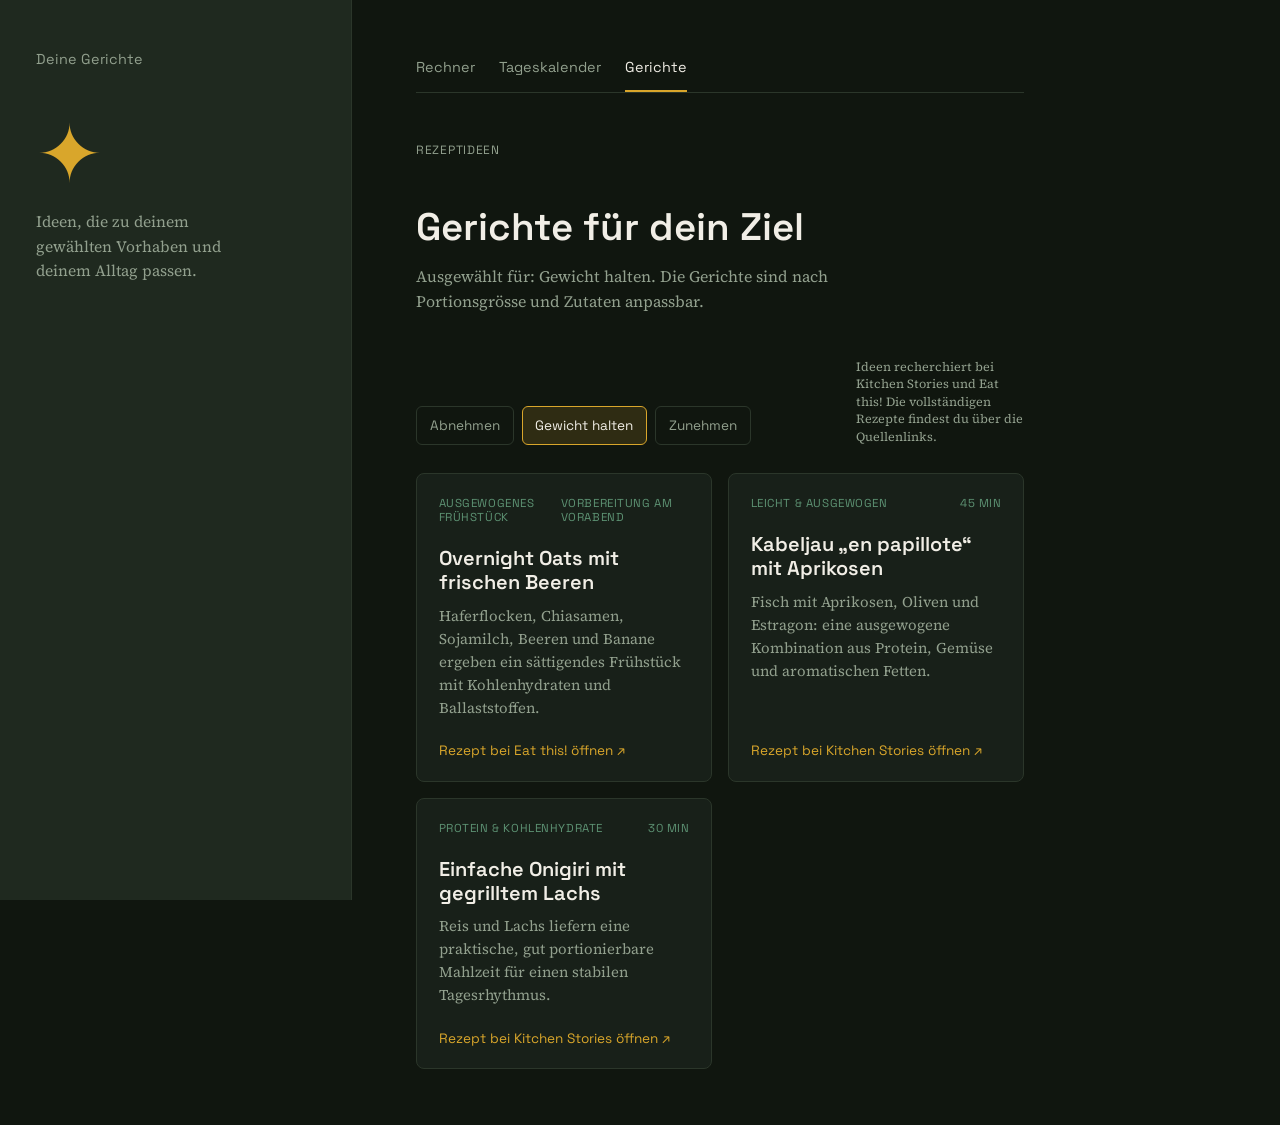
==== gerichte.html @ 73f85044 "Neuste Version" ====
<!DOCTYPE html>
<html lang="de">
<head>
<meta charset="UTF-8">
<meta name="viewport" content="width=device-width, initial-scale=1.0">
<title>Gerichte — Kalorienrechner</title>
<link rel="preconnect" href="https://fonts.googleapis.com">
<link rel="preconnect" href="https://fonts.gstatic.com" crossorigin>
<link href="https://fonts.googleapis.com/css2?family=Space+Grotesk:wght@400;500;600;700&family=Source+Serif+4:ital,opsz,wght@0,8..60,400;0,8..60,500;1,8..60,400&display=swap" rel="stylesheet">
<link rel="stylesheet" href="style.css">
</head>
<body>
<div class="wrap">
  <aside class="readout calendar-aside">
    <p class="readout-eyebrow">Deine Gerichte</p>
    <div class="calendar-mark">✦</div>
    <p class="readout-caption">Ideen, die zu deinem gewählten Vorhaben und deinem Alltag passen.</p>
  </aside>

  <main class="panel">
    <nav class="site-nav" aria-label="Hauptnavigation">
      <a class="nav-link" href="index.html">Rechner</a>
      <a class="nav-link" href="kalender.html">Tageskalender</a>
      <a class="nav-link active" href="gerichte.html">Gerichte</a>
    </nav>

    <header class="intro recipe-intro">
      <p class="section-kicker">Rezeptideen</p>
      <h1>Gerichte für dein Ziel</h1>
      <p id="goalIntro">Berechne zuerst deinen Bedarf, dann stellen wir die Auswahl passend zu deinem Vorhaben zusammen.</p>
    </header>

    <div class="recipe-toolbar">
      <div class="goal-switch" role="group" aria-label="Ziel auswählen">
        <button type="button" class="goal-filter" data-goal="lose">Abnehmen</button>
        <button type="button" class="goal-filter" data-goal="maintain">Gewicht halten</button>
        <button type="button" class="goal-filter" data-goal="gain">Zunehmen</button>
      </div>
      <p class="source-note">Ideen recherchiert bei Kitchen Stories und Eat this! Die vollständigen Rezepte findest du über die Quellenlinks.</p>
    </div>

    <section class="recipe-grid" id="recipeGrid" aria-live="polite"></section>
  </main>
</div>
<script src="gerichte.js"></script>
</body>
</html>
---- style.css ----
:root {
  --bg: #10160F;
  --panel: #182019;
  --panel-raised: #1F291F;
  --border: #2B362A;
  --text: #F1EEE6;
  --text-muted: #92A08E;
  --amber: #D9A62B;
  --amber-soft: rgba(217, 166, 43, 0.15);
  --sage: #5D9273;
  --sage-soft: rgba(93, 146, 115, 0.18);
  --clay: #C46A3F;
  --clay-soft: rgba(196, 106, 63, 0.18);
  --font-display: "Space Grotesk", sans-serif;
  --font-body: "Source Serif 4", serif;
}

* { box-sizing: border-box; }

body {
  margin: 0;
  background: var(--bg);
  color: var(--text);
  font-family: var(--font-body);
  line-height: 1.55;
}

.wrap {
  display: grid;
  grid-template-columns: 22rem 1fr;
  min-height: 100vh;
}

.readout {
  background: var(--panel-raised);
  border-right: 1px solid var(--border);
  padding: 3rem 2.25rem;
  position: sticky;
  top: 0;
  height: 100vh;
  display: flex;
  flex-direction: column;
}

.readout-eyebrow {
  font-family: var(--font-display);
  font-size: 0.9rem;
  color: var(--text-muted);
  margin: 0 0 0.75rem;
}

.readout-figure {
  font-family: var(--font-display);
  font-weight: 700;
  color: var(--amber);
  display: flex;
  align-items: baseline;
  gap: 0.5rem;
  flex-wrap: wrap;
}

.readout-figure span:first-child {
  font-size: 3.4rem;
  line-height: 1;
}

.readout-unit {
  font-size: 1rem;
  color: var(--text-muted);
  font-family: var(--font-body);
  font-style: italic;
}

.readout-caption {
  margin-top: 1rem;
  color: var(--text-muted);
  font-size: 0.98rem;
  max-width: 26ch;
}

.calendar-mark {
  font-family: var(--font-display);
  font-size: 5rem;
  line-height: 1;
  color: var(--amber);
  margin-top: 2rem;
}

.readout-macros {
  margin-top: auto;
  padding-top: 2rem;
  border-top: 1px solid var(--border);
  display: flex;
  flex-direction: column;
  gap: 0.9rem;
}

.macro-row {
  display: grid;
  grid-template-columns: 6.5rem 1fr 3.2rem;
  align-items: center;
  gap: 0.75rem;
  font-family: var(--font-display);
  font-size: 0.85rem;
}

.macro-label { color: var(--text-muted); }

.macro-track {
  height: 0.45rem;
  background: var(--bg);
  border-radius: 3px;
  overflow: hidden;
}

.macro-fill {
  display: block;
  height: 100%;
  width: 0%;
  transition: width 0.6s ease;
}

#fillProtein { background: var(--clay); }
#fillCarbs { background: var(--amber); }
#fillFat { background: var(--sage); }

.macro-grams { text-align: right; }

.panel {
  padding: 3.5rem clamp(1.5rem, 5vw, 5rem);
  max-width: 46rem;
}

.site-nav {
  display: flex;
  gap: 1.5rem;
  margin-bottom: 3rem;
  border-bottom: 1px solid var(--border);
}

.nav-link {
  color: var(--text-muted);
  font-family: var(--font-display);
  font-size: 0.9rem;
  padding: 0 0 0.75rem;
  text-decoration: none;
  border-bottom: 2px solid transparent;
}

.nav-link:hover, .nav-link.active {
  color: var(--text);
  border-bottom-color: var(--amber);
}

.intro h1 {
  font-family: var(--font-display);
  font-size: clamp(1.9rem, 3vw, 2.5rem);
  font-weight: 600;
  line-height: 1.2;
  margin: 0 0 0.9rem;
  max-width: 20ch;
}

.intro p {
  color: var(--text-muted);
  max-width: 52ch;
  margin: 0 0 2.75rem;
}

.field-group {
  border: none;
  margin: 0 0 1.75rem;
  padding: 0;
}

.field-group legend {
  font-family: var(--font-display);
  font-size: 0.95rem;
  color: var(--text-muted);
  padding: 0 0 0.6rem;
}

.two-col {
  display: grid;
  grid-template-columns: 1fr 1fr;
  gap: 1.25rem;
}

.field label {
  display: block;
  font-family: var(--font-display);
  font-size: 0.95rem;
  color: var(--text-muted);
  margin-bottom: 0.5rem;
}

.input-suffix {
  display: flex;
  align-items: center;
  background: var(--panel);
  border: 1px solid var(--border);
  border-radius: 6px;
  overflow: hidden;
}

.input-suffix input {
  flex: 1;
  min-width: 0;
}

.input-suffix span {
  padding: 0 0.9rem;
  color: var(--text-muted);
  font-family: var(--font-display);
  font-size: 0.85rem;
  border-left: 1px solid var(--border);
  align-self: stretch;
  display: flex;
  align-items: center;
}

input[type="number"], select {
  width: 100%;
  background: var(--panel);
  border: 1px solid var(--border);
  color: var(--text);
  font-family: var(--font-body);
  font-size: 1rem;
  padding: 0.7rem 0.9rem;
  border-radius: 6px;
}

.input-suffix input {
  border: none;
  border-radius: 0;
}

input:focus-visible, select:focus-visible, .choice input:focus-visible + span {
  outline: 2px solid var(--amber);
  outline-offset: 2px;
}

select {
  appearance: none;
  background-image: linear-gradient(45deg, transparent 50%, var(--text-muted) 50%), linear-gradient(135deg, var(--text-muted) 50%, transparent 50%);
  background-position: calc(100% - 1.1rem) center, calc(100% - 0.75rem) center;
  background-size: 5px 5px, 5px 5px;
  background-repeat: no-repeat;
}

.choice-row {
  display: grid;
  grid-template-columns: 1fr 1fr;
  gap: 0.75rem;
}

.choice-row.three {
  grid-template-columns: 1fr 1fr 1fr;
}

.choice input {
  position: absolute;
  opacity: 0;
  pointer-events: none;
}

.choice span {
  display: block;
  text-align: center;
  padding: 0.75rem 0.5rem;
  border: 1px solid var(--border);
  border-radius: 6px;
  color: var(--text-muted);
  font-family: var(--font-display);
  font-size: 0.92rem;
  cursor: pointer;
  transition: border-color 0.15s ease, color 0.15s ease, background 0.15s ease;
}

.choice input:checked + span {
  border-color: var(--amber);
  color: var(--text);
  background: var(--amber-soft);
}

.submit-btn {
  font-family: var(--font-display);
  font-size: 1rem;
  font-weight: 600;
  background: var(--amber);
  color: #1A1200;
  border: none;
  padding: 0.9rem 1.75rem;
  border-radius: 6px;
  cursor: pointer;
  margin-top: 0.5rem;
  transition: filter 0.15s ease;
}

.submit-btn:hover { filter: brightness(1.08); }

.result {
  margin-top: 3rem;
  padding-top: 2.5rem;
  border-top: 1px solid var(--border);
}

.result-split {
  display: grid;
  grid-template-columns: 1fr 1fr 1fr;
  gap: 1px;
  background: var(--border);
  border: 1px solid var(--border);
  border-radius: 8px;
  overflow: hidden;
}

.result-block {
  background: var(--panel);
  padding: 1.5rem 1.25rem;
}

.result-block.accent { background: var(--panel-raised); }

.result-label {
  font-family: var(--font-display);
  font-size: 0.82rem;
  color: var(--text-muted);
  margin: 0 0 0.5rem;
}

.result-value {
  font-family: var(--font-display);
  font-size: 1.7rem;
  font-weight: 600;
  margin: 0 0 0.4rem;
}

.result-block.accent .result-value { color: var(--amber); }

.result-hint {
  font-size: 0.88rem;
  color: var(--text-muted);
  margin: 0;
}

.advice {
  margin-top: 2.25rem;
}

.advice h2 {
  font-family: var(--font-display);
  font-size: 1.2rem;
  font-weight: 600;
  margin: 0 0 0.75rem;
}

.advice-list {
  margin: 1rem 0 0;
  padding-left: 1.1rem;
}

.advice-list li { margin-bottom: 0.5rem; }

.disclaimer {
  margin-top: 2.5rem;
  font-size: 0.85rem;
  color: var(--text-muted);
  font-style: italic;
  max-width: 55ch;
}

.tracker {
  margin-top: 4rem;
  padding-top: 2.5rem;
  border-top: 1px solid var(--border);
}

.section-heading {
  display: flex;
  justify-content: space-between;
  gap: 2rem;
  align-items: end;
  margin-bottom: 1.75rem;
}

.section-kicker, .day-date, .day-advice span {
  font-family: var(--font-display);
  text-transform: uppercase;
  letter-spacing: 0.06em;
  font-size: 0.75rem;
  color: var(--amber);
  margin: 0 0 0.45rem;
}

.section-heading h1, .section-heading h2 {
  font-family: var(--font-display);
  font-size: 1.65rem;
  font-weight: 600;
  margin: 0;
}

.section-note { color: var(--text-muted); font-size: 0.9rem; max-width: 26ch; margin: 0; }

.recipe-intro { margin-bottom: 2rem; }
.recipe-intro h1 { margin-top: 0; }

.recipe-toolbar {
  display: flex;
  justify-content: space-between;
  align-items: end;
  gap: 1.5rem;
  margin-bottom: 1.75rem;
}

.goal-switch {
  display: flex;
  flex-wrap: wrap;
  gap: 0.5rem;
}

.goal-filter {
  background: transparent;
  border: 1px solid var(--border);
  border-radius: 6px;
  color: var(--text-muted);
  cursor: pointer;
  font: 0.85rem var(--font-display);
  padding: 0.65rem 0.8rem;
}

.goal-filter:hover, .goal-filter.selected {
  background: var(--amber-soft);
  border-color: var(--amber);
  color: var(--text);
}

.source-note {
  color: var(--text-muted);
  font-size: 0.78rem;
  line-height: 1.4;
  margin: 0;
  max-width: 24ch;
}

.recipe-grid {
  display: grid;
  grid-template-columns: repeat(2, minmax(0, 1fr));
  gap: 1rem;
}

.recipe-card {
  background: var(--panel);
  border: 1px solid var(--border);
  border-radius: 8px;
  display: flex;
  flex-direction: column;
  min-height: 15rem;
  padding: 1.35rem;
}

.recipe-card-top {
  color: var(--sage);
  display: flex;
  font: 0.72rem var(--font-display);
  justify-content: space-between;
  letter-spacing: 0.05em;
  text-transform: uppercase;
}

.recipe-card h2 {
  font: 600 1.25rem/1.2 var(--font-display);
  margin: 1.4rem 0 0.65rem;
}

.recipe-card p { color: var(--text-muted); font-size: 0.93rem; margin: 0; }

.recipe-source {
  color: var(--amber);
  font: 0.85rem var(--font-display);
  margin-top: auto;
  padding-top: 1.4rem;
  text-decoration: none;
}

.recipe-source:hover { color: var(--text); }

.day-form {
  display: grid;
  grid-template-columns: repeat(3, 1fr);
  gap: 1.25rem;
  padding: 1.5rem;
  background: var(--panel-raised);
  border: 1px solid var(--border);
  border-radius: 8px;
}

.day-submit { align-self: end; width: 100%; }

.day-list { display: grid; gap: 1rem; margin-top: 1.75rem; }

.empty-state { color: var(--text-muted); font-style: italic; margin: 1.5rem 0 0; }

.day-card { background: var(--panel); border: 1px solid var(--border); border-radius: 8px; padding: 1.25rem; }

.day-card-header { display: flex; justify-content: space-between; align-items: start; gap: 1rem; }
.day-date { margin: 0; }
.day-weight { margin: 0.1rem 0 0; color: var(--text-muted); font-size: 0.92rem; }
.delete-day { background: none; border: 0; color: var(--text-muted); cursor: pointer; font: inherit; font-size: 0.82rem; padding: 0; }
.delete-day:hover { color: var(--clay); }

.day-stats { display: grid; grid-template-columns: repeat(4, 1fr); gap: 0.75rem; margin: 1.25rem 0; }
.day-stats div { border-left: 2px solid var(--border); padding-left: 0.75rem; }
.day-stats strong, .day-stats span { display: block; font-family: var(--font-display); }
.day-stats strong { font-size: 1.05rem; }
.day-stats span { color: var(--text-muted); font-size: 0.78rem; margin-top: 0.2rem; }
.day-advice { border-top: 1px solid var(--border); padding-top: 1rem; margin: 0; color: var(--text-muted); font-size: 0.92rem; }
.day-advice span { display: block; color: var(--sage); }

@media (max-width: 860px) {
  .wrap { grid-template-columns: 1fr; }
  .readout {
    position: static;
    height: auto;
    padding: 2rem 1.5rem;
    flex-direction: column;
  }
  .readout-macros { margin-top: 1.5rem; padding-top: 1.5rem; }
  .panel { padding: 2.5rem 1.5rem; max-width: none; }
  .result-split { grid-template-columns: 1fr; }
  .two-col { grid-template-columns: 1fr; }
  .day-form { grid-template-columns: 1fr 1fr; }
  .recipe-toolbar { align-items: start; flex-direction: column; }
  .recipe-grid { grid-template-columns: 1fr; }
}

@media (max-width: 520px) {
  .site-nav { gap: 0.85rem; overflow-x: auto; }
  .nav-link { flex: 0 0 auto; font-size: 0.8rem; }
  .section-heading { display: block; }
  .section-note { margin-top: 0.75rem; }
  .day-form, .day-stats { grid-template-columns: 1fr; }
  .day-stats div { border-left: 0; border-bottom: 1px solid var(--border); padding: 0 0 0.6rem; }
}

@media (prefers-reduced-motion: reduce) {
  .macro-fill { transition: none; }
}
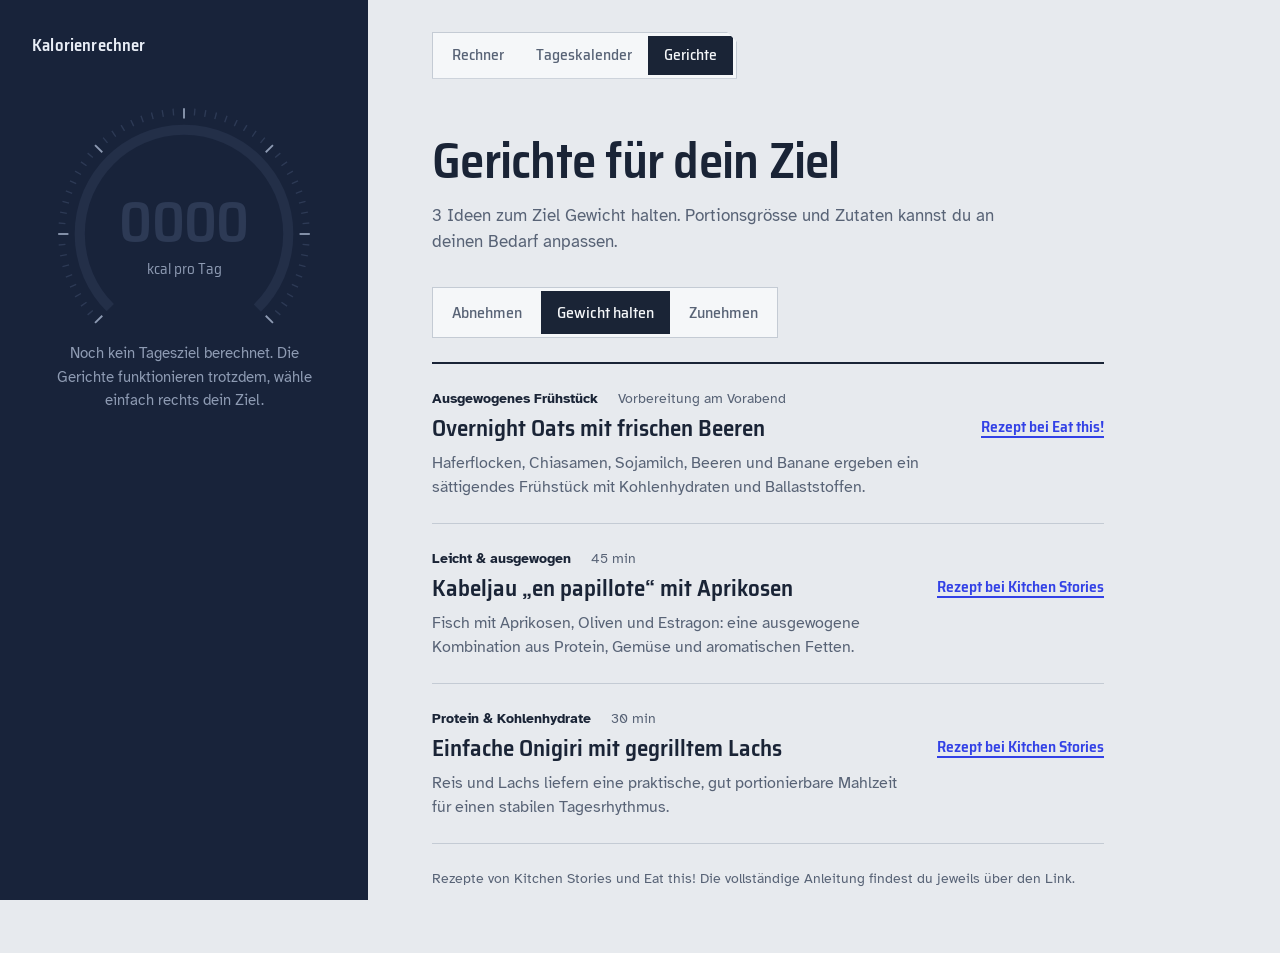
==== commit 08d099da: "Add files via upload" ====
--- a/gerichte.html
+++ b/gerichte.html
@@ -3,31 +3,37 @@
 <head>
 <meta charset="UTF-8">
 <meta name="viewport" content="width=device-width, initial-scale=1.0">
-<title>Gerichte — Kalorienrechner</title>
+<title>Gerichte · Kalorienrechner</title>
 <link rel="preconnect" href="https://fonts.googleapis.com">
 <link rel="preconnect" href="https://fonts.gstatic.com" crossorigin>
-<link href="https://fonts.googleapis.com/css2?family=Space+Grotesk:wght@400;500;600;700&family=Source+Serif+4:ital,opsz,wght@0,8..60,400;0,8..60,500;1,8..60,400&display=swap" rel="stylesheet">
+<link href="https://fonts.googleapis.com/css2?family=Atkinson+Hyperlegible:ital,wght@0,400;0,700;1,400&family=Saira+Semi+Condensed:wght@400;500;600;700&display=swap" rel="stylesheet">
 <link rel="stylesheet" href="style.css">
 </head>
 <body>
 <div class="wrap">
-  <aside class="readout calendar-aside">
-    <p class="readout-eyebrow">Deine Gerichte</p>
-    <div class="calendar-mark">✦</div>
-    <p class="readout-caption">Ideen, die zu deinem gewählten Vorhaben und deinem Alltag passen.</p>
+  <aside class="readout">
+    <a class="brand" href="index.html">Kalorienrechner</a>
+
+    <div class="dial">
+      <svg id="dial" viewBox="0 0 240 240" aria-hidden="true"></svg>
+      <div class="dial-center">
+        <span class="dial-value" id="readoutValue">0000</span>
+        <span class="dial-unit">kcal pro Tag</span>
+      </div>
+    </div>
+    <p class="readout-caption" id="readoutCaption">Noch kein Tagesziel berechnet. Die Gerichte funktionieren trotzdem, wähle einfach rechts dein Ziel.</p>
   </aside>
 
   <main class="panel">
     <nav class="site-nav" aria-label="Hauptnavigation">
       <a class="nav-link" href="index.html">Rechner</a>
       <a class="nav-link" href="kalender.html">Tageskalender</a>
-      <a class="nav-link active" href="gerichte.html">Gerichte</a>
+      <a class="nav-link active" href="gerichte.html" aria-current="page">Gerichte</a>
     </nav>
 
     <header class="intro recipe-intro">
-      <p class="section-kicker">Rezeptideen</p>
       <h1>Gerichte für dein Ziel</h1>
-      <p id="goalIntro">Berechne zuerst deinen Bedarf, dann stellen wir die Auswahl passend zu deinem Vorhaben zusammen.</p>
+      <p id="goalIntro">Berechne zuerst deinen Bedarf, dann passt die Auswahl zu deinem Vorhaben.</p>
     </header>
 
     <div class="recipe-toolbar">
@@ -36,12 +42,14 @@
         <button type="button" class="goal-filter" data-goal="maintain">Gewicht halten</button>
         <button type="button" class="goal-filter" data-goal="gain">Zunehmen</button>
       </div>
-      <p class="source-note">Ideen recherchiert bei Kitchen Stories und Eat this! Die vollständigen Rezepte findest du über die Quellenlinks.</p>
     </div>
 
     <section class="recipe-grid" id="recipeGrid" aria-live="polite"></section>
+
+    <p class="source-note">Rezepte von Kitchen Stories und Eat this! Die vollständige Anleitung findest du jeweils über den Link.</p>
   </main>
 </div>
+<script src="dial.js"></script>
 <script src="gerichte.js"></script>
 </body>
 </html>
--- a/style.css
+++ b/style.css
@@ -1,115 +1,175 @@
 :root {
-  --bg: #10160F;
-  --panel: #182019;
-  --panel-raised: #1F291F;
-  --border: #2B362A;
-  --text: #F1EEE6;
-  --text-muted: #92A08E;
-  --amber: #D9A62B;
-  --amber-soft: rgba(217, 166, 43, 0.15);
-  --sage: #5D9273;
-  --sage-soft: rgba(93, 146, 115, 0.18);
-  --clay: #C46A3F;
-  --clay-soft: rgba(196, 106, 63, 0.18);
-  --font-display: "Space Grotesk", sans-serif;
-  --font-body: "Source Serif 4", serif;
+  --paper: #E7EAEE;
+  --surface: #F5F7F9;
+  --line: #C4CBD4;
+  --ink: #1A2436;
+  --muted: #586376;
+
+  --instrument: #18233A;
+  --instrument-line: #2D3A55;
+  --instrument-text: #E9EEF7;
+  --instrument-muted: #8E9BB3;
+
+  --signal: #3241E6;
+  --signal-press: #2533C4;
+
+  --c-protein: #7680FF;
+  --c-carbs: #25B7B1;
+  --c-fat: #F2B024;
+
+  --cut: 10px;
+
+  --font-display: "Saira Semi Condensed", "Arial Narrow", sans-serif;
+  --font-body: "Atkinson Hyperlegible", system-ui, sans-serif;
 }
 
 * { box-sizing: border-box; }
+
+[hidden] { display: none !important; }
 
 body {
   margin: 0;
-  background: var(--bg);
-  color: var(--text);
+  background: var(--paper);
+  color: var(--ink);
   font-family: var(--font-body);
+  font-size: 1.0625rem;
   line-height: 1.55;
+  -webkit-font-smoothing: antialiased;
 }
 
 .wrap {
   display: grid;
-  grid-template-columns: 22rem 1fr;
+  grid-template-columns: minmax(19rem, 23rem) 1fr;
   min-height: 100vh;
 }
 
+
 .readout {
-  background: var(--panel-raised);
-  border-right: 1px solid var(--border);
-  padding: 3rem 2.25rem;
+  background: var(--instrument);
+  color: var(--instrument-text);
+  padding: 2rem 2rem 2.5rem;
   position: sticky;
   top: 0;
   height: 100vh;
   display: flex;
   flex-direction: column;
-}
-
-.readout-eyebrow {
-  font-family: var(--font-display);
-  font-size: 0.9rem;
-  color: var(--text-muted);
-  margin: 0 0 0.75rem;
-}
-
-.readout-figure {
-  font-family: var(--font-display);
-  font-weight: 700;
-  color: var(--amber);
+  overflow-y: auto;
+}
+
+.brand {
+  font-family: var(--font-display);
+  font-weight: 600;
+  font-size: 1.05rem;
+  letter-spacing: 0.01em;
+  color: var(--instrument-text);
+  text-decoration: none;
+  align-self: flex-start;
+}
+
+.brand:focus-visible { outline: 2px solid var(--c-carbs); outline-offset: 4px; }
+
+.dial {
+  position: relative;
+  width: min(100%, 17rem);
+  margin: 2.5rem auto 0;
+  aspect-ratio: 1;
+}
+
+.dial svg { display: block; width: 100%; height: 100%; }
+
+.tick { stroke: var(--instrument-line); stroke-width: 1.2; }
+.tick.major { stroke: var(--instrument-muted); stroke-width: 1.6; }
+
+.dial-track {
+  fill: none;
+  stroke: var(--instrument-line);
+  stroke-width: 9;
+  opacity: 0.55;
+}
+
+.dial-segment {
+  fill: none;
+  stroke-width: 9;
+  transition: stroke-dasharray 0.9s cubic-bezier(.2, .7, .2, 1);
+}
+
+.target-line { stroke: var(--instrument-text); stroke-width: 2; }
+
+.dial-center {
+  position: absolute;
+  inset: 0;
   display: flex;
-  align-items: baseline;
-  gap: 0.5rem;
-  flex-wrap: wrap;
-}
-
-.readout-figure span:first-child {
-  font-size: 3.4rem;
+  flex-direction: column;
+  align-items: center;
+  justify-content: center;
+  padding-top: 0.5rem;
+}
+
+.dial-value {
+  font-family: var(--font-display);
+  font-weight: 600;
+  font-size: 3.6rem;
   line-height: 1;
-}
-
-.readout-unit {
-  font-size: 1rem;
-  color: var(--text-muted);
-  font-family: var(--font-body);
-  font-style: italic;
+  font-variant-numeric: tabular-nums;
+  letter-spacing: -0.01em;
+  color: var(--instrument-line);
+}
+
+.has-value .dial-value { color: var(--instrument-text); }
+
+.dial-unit {
+  margin-top: 0.4rem;
+  font-family: var(--font-display);
+  font-size: 0.95rem;
+  color: var(--instrument-muted);
 }
 
 .readout-caption {
-  margin-top: 1rem;
-  color: var(--text-muted);
-  font-size: 0.98rem;
-  max-width: 26ch;
-}
-
-.calendar-mark {
-  font-family: var(--font-display);
-  font-size: 5rem;
-  line-height: 1;
-  color: var(--amber);
-  margin-top: 2rem;
+  margin: -1.75rem auto 0;
+  text-align: center;
+  color: var(--instrument-muted);
+  font-size: 0.95rem;
+  max-width: 28ch;
 }
 
 .readout-macros {
   margin-top: auto;
   padding-top: 2rem;
-  border-top: 1px solid var(--border);
   display: flex;
   flex-direction: column;
-  gap: 0.9rem;
+  gap: 0.85rem;
 }
 
 .macro-row {
   display: grid;
-  grid-template-columns: 6.5rem 1fr 3.2rem;
+  grid-template-columns: 7.5rem 1fr 3.4rem;
   align-items: center;
   gap: 0.75rem;
-  font-family: var(--font-display);
-  font-size: 0.85rem;
-}
-
-.macro-label { color: var(--text-muted); }
+  font-size: 0.9rem;
+}
+
+.macro-label {
+  color: var(--instrument-muted);
+  display: flex;
+  align-items: center;
+  gap: 0.5rem;
+}
+
+.macro-label::before {
+  content: "";
+  width: 0.55rem;
+  height: 0.55rem;
+  background: var(--dot);
+  flex: none;
+}
+
+.macro-row.protein { --dot: var(--c-protein); }
+.macro-row.carbs { --dot: var(--c-carbs); }
+.macro-row.fat { --dot: var(--c-fat); }
 
 .macro-track {
-  height: 0.45rem;
-  background: var(--bg);
-  border-radius: 3px;
+  height: 4px;
+  background: var(--instrument-line);
   overflow: hidden;
 }
 
@@ -117,146 +177,188 @@
   display: block;
   height: 100%;
   width: 0%;
-  transition: width 0.6s ease;
-}
-
-#fillProtein { background: var(--clay); }
-#fillCarbs { background: var(--amber); }
-#fillFat { background: var(--sage); }
-
-.macro-grams { text-align: right; }
+  background: var(--dot);
+  transition: width 0.7s ease;
+}
+
+.macro-grams {
+  text-align: right;
+  font-family: var(--font-display);
+  font-weight: 500;
+  font-variant-numeric: tabular-nums;
+}
+
+.readout-facts {
+  margin: auto 0 0;
+  padding-top: 2rem;
+  display: grid;
+  gap: 0.6rem;
+}
+
+.readout-facts div {
+  display: flex;
+  justify-content: space-between;
+  gap: 1rem;
+  padding-bottom: 0.6rem;
+  border-bottom: 1px solid var(--instrument-line);
+  font-size: 0.92rem;
+}
+
+.readout-facts dt { color: var(--instrument-muted); }
+.readout-facts dd { margin: 0; font-family: var(--font-display); font-weight: 500; }
+
 
 .panel {
-  padding: 3.5rem clamp(1.5rem, 5vw, 5rem);
-  max-width: 46rem;
+  padding: 2rem clamp(1.25rem, 5vw, 5rem) 4rem;
+  max-width: 50rem;
+  width: 100%;
 }
 
 .site-nav {
-  display: flex;
-  gap: 1.5rem;
-  margin-bottom: 3rem;
-  border-bottom: 1px solid var(--border);
+  display: inline-flex;
+  background: var(--surface);
+  border: 1px solid var(--line);
+  padding: 3px;
+  margin-bottom: 3.5rem;
+  clip-path: polygon(0 0, calc(100% - var(--cut)) 0, 100% var(--cut), 100% 100%, 0 100%);
 }
 
 .nav-link {
-  color: var(--text-muted);
-  font-family: var(--font-display);
-  font-size: 0.9rem;
-  padding: 0 0 0.75rem;
+  color: var(--muted);
+  font-family: var(--font-display);
+  font-weight: 500;
+  font-size: 0.98rem;
+  padding: 0.45rem 1rem;
   text-decoration: none;
-  border-bottom: 2px solid transparent;
-}
-
-.nav-link:hover, .nav-link.active {
-  color: var(--text);
-  border-bottom-color: var(--amber);
-}
+}
+
+.nav-link:hover { color: var(--ink); }
+
+.nav-link.active {
+  background: var(--ink);
+  color: var(--surface);
+}
+
+.nav-link:focus-visible { outline: 2px solid var(--signal); outline-offset: -2px; }
 
 .intro h1 {
   font-family: var(--font-display);
-  font-size: clamp(1.9rem, 3vw, 2.5rem);
-  font-weight: 600;
-  line-height: 1.2;
-  margin: 0 0 0.9rem;
-  max-width: 20ch;
+  font-size: clamp(2.1rem, 4.2vw, 3.1rem);
+  font-weight: 600;
+  line-height: 1.05;
+  letter-spacing: -0.015em;
+  margin: 0 0 1rem;
+  max-width: 18ch;
 }
 
 .intro p {
-  color: var(--text-muted);
-  max-width: 52ch;
+  color: var(--muted);
+  max-width: 54ch;
   margin: 0 0 2.75rem;
 }
+
 
 .field-group {
   border: none;
-  margin: 0 0 1.75rem;
+  margin: 0 0 2rem;
   padding: 0;
-}
-
-.field-group legend {
-  font-family: var(--font-display);
-  font-size: 0.95rem;
-  color: var(--text-muted);
-  padding: 0 0 0.6rem;
-}
-
-.two-col {
-  display: grid;
-  grid-template-columns: 1fr 1fr;
-  gap: 1.25rem;
-}
-
+  min-width: 0;
+}
+
+.field-group legend,
 .field label {
   display: block;
   font-family: var(--font-display);
-  font-size: 0.95rem;
-  color: var(--text-muted);
+  font-weight: 500;
+  font-size: 1rem;
+  color: var(--ink);
+  padding: 0;
   margin-bottom: 0.5rem;
+}
+
+.measures {
+  display: grid;
+  grid-template-columns: repeat(3, 1fr);
+  gap: 1.25rem;
 }
 
 .input-suffix {
   display: flex;
-  align-items: center;
-  background: var(--panel);
-  border: 1px solid var(--border);
-  border-radius: 6px;
-  overflow: hidden;
-}
+  align-items: baseline;
+  background: var(--surface);
+  border-bottom: 2px solid var(--line);
+  transition: border-color 0.15s ease;
+}
+
+.input-suffix:focus-within { border-bottom-color: var(--signal); }
 
 .input-suffix input {
   flex: 1;
   min-width: 0;
+  border: none;
+  background: transparent;
+  font-family: var(--font-display);
+  font-weight: 500;
+  font-size: 1.6rem;
+  font-variant-numeric: tabular-nums;
+  padding: 0.45rem 0.75rem 0.35rem;
 }
 
 .input-suffix span {
-  padding: 0 0.9rem;
-  color: var(--text-muted);
-  font-family: var(--font-display);
-  font-size: 0.85rem;
-  border-left: 1px solid var(--border);
-  align-self: stretch;
-  display: flex;
-  align-items: center;
-}
-
-input[type="number"], select {
+  padding: 0 0.75rem 0 0.25rem;
+  color: var(--muted);
+  font-size: 0.95rem;
+}
+
+input, select {
+  color: var(--ink);
+  font: inherit;
+}
+
+input[type="date"], select {
   width: 100%;
-  background: var(--panel);
-  border: 1px solid var(--border);
-  color: var(--text);
-  font-family: var(--font-body);
-  font-size: 1rem;
-  padding: 0.7rem 0.9rem;
-  border-radius: 6px;
-}
-
-.input-suffix input {
+  background: var(--surface);
   border: none;
+  border-bottom: 2px solid var(--line);
+  padding: 0.85rem 0.75rem;
   border-radius: 0;
 }
 
-input:focus-visible, select:focus-visible, .choice input:focus-visible + span {
-  outline: 2px solid var(--amber);
-  outline-offset: 2px;
-}
+input[type="date"] { font-family: var(--font-display); font-size: 1.15rem; padding: 0.7rem 0.75rem; }
+
+input[type="number"] { -moz-appearance: textfield; }
+input[type="number"]::-webkit-inner-spin-button,
+input[type="number"]::-webkit-outer-spin-button { -webkit-appearance: none; margin: 0; }
+
+input:focus, select:focus { outline: none; }
+select:focus-visible, input[type="date"]:focus-visible { border-bottom-color: var(--signal); }
+.input-suffix input:focus-visible { outline: none; }
 
 select {
   appearance: none;
-  background-image: linear-gradient(45deg, transparent 50%, var(--text-muted) 50%), linear-gradient(135deg, var(--text-muted) 50%, transparent 50%);
-  background-position: calc(100% - 1.1rem) center, calc(100% - 0.75rem) center;
-  background-size: 5px 5px, 5px 5px;
+  cursor: pointer;
+  background-image:
+    linear-gradient(45deg, transparent 50%, var(--ink) 50%),
+    linear-gradient(135deg, var(--ink) 50%, transparent 50%);
+  background-position: calc(100% - 1.15rem) 52%, calc(100% - 0.8rem) 52%;
+  background-size: 6px 6px, 6px 6px;
   background-repeat: no-repeat;
-}
-
+  padding-right: 2.5rem;
+}
+
+/* Segmentierte Auswahl */
 .choice-row {
   display: grid;
   grid-template-columns: 1fr 1fr;
-  gap: 0.75rem;
-}
-
-.choice-row.three {
-  grid-template-columns: 1fr 1fr 1fr;
-}
+  background: var(--surface);
+  border: 1px solid var(--line);
+  padding: 3px;
+  gap: 3px;
+}
+
+.choice-row.three { grid-template-columns: repeat(3, 1fr); }
+
+.choice { position: relative; }
 
 .choice input {
   position: absolute;
@@ -267,282 +369,383 @@
 .choice span {
   display: block;
   text-align: center;
-  padding: 0.75rem 0.5rem;
-  border: 1px solid var(--border);
-  border-radius: 6px;
-  color: var(--text-muted);
-  font-family: var(--font-display);
-  font-size: 0.92rem;
+  padding: 0.7rem 0.5rem;
+  color: var(--muted);
+  font-family: var(--font-display);
+  font-weight: 500;
+  font-size: 1rem;
   cursor: pointer;
-  transition: border-color 0.15s ease, color 0.15s ease, background 0.15s ease;
-}
+  transition: background 0.15s ease, color 0.15s ease;
+}
+
+.choice span:hover { color: var(--ink); }
 
 .choice input:checked + span {
-  border-color: var(--amber);
-  color: var(--text);
-  background: var(--amber-soft);
-}
+  background: var(--ink);
+  color: var(--surface);
+}
+
+.choice input:focus-visible + span { outline: 2px solid var(--signal); outline-offset: 2px; }
 
 .submit-btn {
   font-family: var(--font-display);
-  font-size: 1rem;
-  font-weight: 600;
-  background: var(--amber);
-  color: #1A1200;
+  font-size: 1.1rem;
+  font-weight: 600;
+  letter-spacing: 0.01em;
+  background: var(--signal);
+  color: #fff;
   border: none;
-  padding: 0.9rem 1.75rem;
-  border-radius: 6px;
+  padding: 0.95rem 2.25rem 0.95rem 1.75rem;
   cursor: pointer;
   margin-top: 0.5rem;
-  transition: filter 0.15s ease;
-}
-
-.submit-btn:hover { filter: brightness(1.08); }
+  clip-path: polygon(0 0, calc(100% - 14px) 0, 100% 14px, 100% 100%, 0 100%);
+  transition: background 0.15s ease;
+}
+
+.submit-btn:hover { background: var(--signal-press); }
+.submit-btn:focus-visible { outline: 3px solid var(--ink); outline-offset: 3px; }
+
 
 .result {
-  margin-top: 3rem;
-  padding-top: 2.5rem;
-  border-top: 1px solid var(--border);
+  margin-top: 3.5rem;
+  scroll-margin-top: 1.5rem;
 }
 
 .result-split {
   display: grid;
-  grid-template-columns: 1fr 1fr 1fr;
-  gap: 1px;
-  background: var(--border);
-  border: 1px solid var(--border);
-  border-radius: 8px;
-  overflow: hidden;
+  grid-template-columns: 1fr 1fr 1.25fr;
+  border-top: 2px solid var(--ink);
 }
 
 .result-block {
-  background: var(--panel);
-  padding: 1.5rem 1.25rem;
-}
-
-.result-block.accent { background: var(--panel-raised); }
+  padding: 1.25rem 1.25rem 1.25rem 0;
+}
+
+.result-block + .result-block {
+  padding-left: 1.25rem;
+  border-left: 1px solid var(--line);
+}
+
+.result-block.accent {
+  background: var(--surface);
+  padding-right: 1.25rem;
+}
 
 .result-label {
   font-family: var(--font-display);
-  font-size: 0.82rem;
-  color: var(--text-muted);
+  font-weight: 500;
+  font-size: 0.98rem;
+  color: var(--muted);
+  margin: 0 0 0.35rem;
+}
+
+.result-value {
+  font-family: var(--font-display);
+  font-size: 2rem;
+  font-weight: 600;
+  line-height: 1.1;
+  font-variant-numeric: tabular-nums;
   margin: 0 0 0.5rem;
 }
 
-.result-value {
-  font-family: var(--font-display);
-  font-size: 1.7rem;
-  font-weight: 600;
-  margin: 0 0 0.4rem;
-}
-
-.result-block.accent .result-value { color: var(--amber); }
+.result-block.accent .result-value { color: var(--signal); font-size: 2.4rem; }
 
 .result-hint {
-  font-size: 0.88rem;
-  color: var(--text-muted);
+  font-size: 0.9rem;
+  color: var(--muted);
   margin: 0;
 }
 
-.advice {
-  margin-top: 2.25rem;
-}
+.advice { margin-top: 2.5rem; max-width: 60ch; }
 
 .advice h2 {
   font-family: var(--font-display);
-  font-size: 1.2rem;
-  font-weight: 600;
-  margin: 0 0 0.75rem;
-}
+  font-size: 1.5rem;
+  font-weight: 600;
+  margin: 0 0 0.6rem;
+}
+
+.advice p { margin: 0; }
 
 .advice-list {
-  margin: 1rem 0 0;
-  padding-left: 1.1rem;
-}
-
-.advice-list li { margin-bottom: 0.5rem; }
+  list-style: none;
+  margin: 1.25rem 0 0;
+  padding: 0;
+}
+
+.advice-list li {
+  padding: 0.6rem 0 0.6rem 1.4rem;
+  border-top: 1px solid var(--line);
+  position: relative;
+}
+
+.advice-list li::before {
+  content: "";
+  position: absolute;
+  left: 0;
+  top: 1.05rem;
+  width: 0.5rem;
+  height: 2px;
+  background: var(--signal);
+}
 
 .disclaimer {
   margin-top: 2.5rem;
-  font-size: 0.85rem;
-  color: var(--text-muted);
-  font-style: italic;
-  max-width: 55ch;
-}
-
-.tracker {
-  margin-top: 4rem;
-  padding-top: 2.5rem;
-  border-top: 1px solid var(--border);
-}
-
-.section-heading {
-  display: flex;
-  justify-content: space-between;
-  gap: 2rem;
-  align-items: end;
-  margin-bottom: 1.75rem;
-}
-
-.section-kicker, .day-date, .day-advice span {
-  font-family: var(--font-display);
-  text-transform: uppercase;
-  letter-spacing: 0.06em;
-  font-size: 0.75rem;
-  color: var(--amber);
-  margin: 0 0 0.45rem;
-}
-
-.section-heading h1, .section-heading h2 {
-  font-family: var(--font-display);
-  font-size: 1.65rem;
+  font-size: 0.88rem;
+  color: var(--muted);
+  max-width: 60ch;
+}
+
+
+.day-form {
+  display: grid;
+  grid-template-columns: repeat(3, 1fr);
+  gap: 1.5rem 1.25rem;
+}
+
+.day-form .input-suffix input { font-size: 1.35rem; }
+
+.day-submit { justify-self: start; grid-column: 1 / -1; }
+
+.list-heading {
+  font-family: var(--font-display);
+  font-size: 1.5rem;
+  font-weight: 600;
+  margin: 3.5rem 0 0;
+  padding-bottom: 0.75rem;
+  border-bottom: 2px solid var(--ink);
+}
+
+.day-list { display: grid; }
+
+.empty-state { color: var(--muted); margin: 1.25rem 0 0; }
+
+.day-card {
+  padding: 1.25rem 0 1.5rem;
+  border-bottom: 1px solid var(--line);
+}
+
+.day-card-header { display: flex; justify-content: space-between; align-items: start; gap: 1rem; }
+
+.day-date {
+  font-family: var(--font-display);
+  font-size: 1.2rem;
   font-weight: 600;
   margin: 0;
 }
 
-.section-note { color: var(--text-muted); font-size: 0.9rem; max-width: 26ch; margin: 0; }
-
-.recipe-intro { margin-bottom: 2rem; }
-.recipe-intro h1 { margin-top: 0; }
-
-.recipe-toolbar {
-  display: flex;
-  justify-content: space-between;
-  align-items: end;
-  gap: 1.5rem;
-  margin-bottom: 1.75rem;
-}
+.day-weight { margin: 0; color: var(--muted); font-size: 0.92rem; }
+
+.delete-day {
+  background: none;
+  border: 0;
+  color: var(--muted);
+  cursor: pointer;
+  font: inherit;
+  font-size: 0.9rem;
+  padding: 0.2rem 0;
+  text-decoration: underline;
+  text-underline-offset: 3px;
+}
+
+.delete-day:hover { color: #B4232A; }
+.delete-day:focus-visible { outline: 2px solid var(--signal); outline-offset: 2px; }
+
+.day-meter {
+  position: relative;
+  height: 4px;
+  background: var(--line);
+  margin-top: 1rem;
+}
+
+.day-meter span { display: block; height: 100%; }
+
+.day-meter::after {
+  content: "";
+  position: absolute;
+  left: 66.666%;
+  top: -4px;
+  width: 2px;
+  height: 12px;
+  background: var(--ink);
+}
+
+.day-stats {
+  display: grid;
+  grid-template-columns: repeat(4, 1fr);
+  gap: 1rem;
+  margin: 1rem 0;
+}
+
+.day-stats strong {
+  display: block;
+  font-family: var(--font-display);
+  font-size: 1.35rem;
+  font-weight: 600;
+  font-variant-numeric: tabular-nums;
+  line-height: 1.2;
+}
+
+.day-stats span { display: block; color: var(--muted); font-size: 0.85rem; }
+
+.day-stats .protein strong { box-shadow: inset 0 -3px 0 var(--c-protein); }
+.day-stats .carbs strong { box-shadow: inset 0 -3px 0 var(--c-carbs); }
+.day-stats .fat strong { box-shadow: inset 0 -3px 0 var(--c-fat); }
+.day-stats strong { display: inline-block; }
+
+.day-advice { margin: 0; color: var(--muted); font-size: 0.95rem; max-width: 62ch; }
+.day-advice strong { color: var(--ink); font-weight: 700; }
+
+
+.recipe-intro p { margin-bottom: 2rem; }
+
+.recipe-toolbar { margin-bottom: 1rem; }
 
 .goal-switch {
-  display: flex;
+  display: inline-flex;
   flex-wrap: wrap;
-  gap: 0.5rem;
+  background: var(--surface);
+  border: 1px solid var(--line);
+  padding: 3px;
+  gap: 3px;
 }
 
 .goal-filter {
   background: transparent;
-  border: 1px solid var(--border);
-  border-radius: 6px;
-  color: var(--text-muted);
+  border: 0;
+  color: var(--muted);
   cursor: pointer;
-  font: 0.85rem var(--font-display);
-  padding: 0.65rem 0.8rem;
-}
-
-.goal-filter:hover, .goal-filter.selected {
-  background: var(--amber-soft);
-  border-color: var(--amber);
-  color: var(--text);
-}
+  font-family: var(--font-display);
+  font-weight: 500;
+  font-size: 1rem;
+  padding: 0.55rem 1rem;
+}
+
+.goal-filter:hover { color: var(--ink); }
+.goal-filter.selected { background: var(--ink); color: var(--surface); }
+.goal-filter:focus-visible { outline: 2px solid var(--signal); outline-offset: 2px; }
+
+.recipe-grid { display: grid; border-top: 2px solid var(--ink); margin-top: 1.5rem; }
+
+.recipe-card {
+  display: grid;
+  grid-template-columns: 1fr auto;
+  gap: 0.35rem 2rem;
+  padding: 1.5rem 0;
+  border-bottom: 1px solid var(--line);
+}
+
+.recipe-meta {
+  grid-column: 1 / -1;
+  display: flex;
+  gap: 1.25rem;
+  margin: 0;
+  color: var(--muted);
+  font-size: 0.88rem;
+}
+
+.recipe-meta span:first-child { color: var(--ink); font-weight: 700; }
+
+.recipe-card h2 {
+  grid-column: 1;
+  font-family: var(--font-display);
+  font-size: 1.45rem;
+  font-weight: 600;
+  line-height: 1.15;
+  margin: 0;
+  max-width: 30ch;
+}
+
+.recipe-text {
+  grid-column: 1;
+  color: var(--muted);
+  font-size: 0.97rem;
+  margin: 0.2rem 0 0;
+  max-width: 58ch;
+}
+
+.recipe-source {
+  grid-column: 2;
+  grid-row: 2 / span 2;
+  align-self: start;
+  color: var(--signal);
+  font-family: var(--font-display);
+  font-weight: 600;
+  font-size: 0.98rem;
+  text-decoration: underline;
+  text-decoration-thickness: 2px;
+  text-underline-offset: 4px;
+  white-space: nowrap;
+}
+
+.recipe-source:hover { color: var(--signal-press); }
+.recipe-source:focus-visible { outline: 2px solid var(--signal); outline-offset: 3px; }
 
 .source-note {
-  color: var(--text-muted);
-  font-size: 0.78rem;
-  line-height: 1.4;
-  margin: 0;
-  max-width: 24ch;
-}
-
-.recipe-grid {
-  display: grid;
-  grid-template-columns: repeat(2, minmax(0, 1fr));
-  gap: 1rem;
-}
-
-.recipe-card {
-  background: var(--panel);
-  border: 1px solid var(--border);
-  border-radius: 8px;
-  display: flex;
-  flex-direction: column;
-  min-height: 15rem;
-  padding: 1.35rem;
-}
-
-.recipe-card-top {
-  color: var(--sage);
-  display: flex;
-  font: 0.72rem var(--font-display);
-  justify-content: space-between;
-  letter-spacing: 0.05em;
-  text-transform: uppercase;
-}
-
-.recipe-card h2 {
-  font: 600 1.25rem/1.2 var(--font-display);
-  margin: 1.4rem 0 0.65rem;
-}
-
-.recipe-card p { color: var(--text-muted); font-size: 0.93rem; margin: 0; }
-
-.recipe-source {
-  color: var(--amber);
-  font: 0.85rem var(--font-display);
-  margin-top: auto;
-  padding-top: 1.4rem;
-  text-decoration: none;
-}
-
-.recipe-source:hover { color: var(--text); }
-
-.day-form {
-  display: grid;
-  grid-template-columns: repeat(3, 1fr);
-  gap: 1.25rem;
-  padding: 1.5rem;
-  background: var(--panel-raised);
-  border: 1px solid var(--border);
-  border-radius: 8px;
-}
-
-.day-submit { align-self: end; width: 100%; }
-
-.day-list { display: grid; gap: 1rem; margin-top: 1.75rem; }
-
-.empty-state { color: var(--text-muted); font-style: italic; margin: 1.5rem 0 0; }
-
-.day-card { background: var(--panel); border: 1px solid var(--border); border-radius: 8px; padding: 1.25rem; }
-
-.day-card-header { display: flex; justify-content: space-between; align-items: start; gap: 1rem; }
-.day-date { margin: 0; }
-.day-weight { margin: 0.1rem 0 0; color: var(--text-muted); font-size: 0.92rem; }
-.delete-day { background: none; border: 0; color: var(--text-muted); cursor: pointer; font: inherit; font-size: 0.82rem; padding: 0; }
-.delete-day:hover { color: var(--clay); }
-
-.day-stats { display: grid; grid-template-columns: repeat(4, 1fr); gap: 0.75rem; margin: 1.25rem 0; }
-.day-stats div { border-left: 2px solid var(--border); padding-left: 0.75rem; }
-.day-stats strong, .day-stats span { display: block; font-family: var(--font-display); }
-.day-stats strong { font-size: 1.05rem; }
-.day-stats span { color: var(--text-muted); font-size: 0.78rem; margin-top: 0.2rem; }
-.day-advice { border-top: 1px solid var(--border); padding-top: 1rem; margin: 0; color: var(--text-muted); font-size: 0.92rem; }
-.day-advice span { display: block; color: var(--sage); }
-
-@media (max-width: 860px) {
+  color: var(--muted);
+  font-size: 0.85rem;
+  margin: 1.5rem 0 0;
+}
+
+
+@media (max-width: 900px) {
   .wrap { grid-template-columns: 1fr; }
+
   .readout {
     position: static;
     height: auto;
-    padding: 2rem 1.5rem;
-    flex-direction: column;
+    padding: 1.25rem 1rem 1.75rem;
+    display: grid;
+    grid-template-columns: 9.5rem 1fr;
+    grid-template-areas:
+      "brand brand"
+      "dial caption"
+      "dial macros";
+    column-gap: 1.25rem;
+    align-items: center;
   }
-  .readout-macros { margin-top: 1.5rem; padding-top: 1.5rem; }
-  .panel { padding: 2.5rem 1.5rem; max-width: none; }
+
+  .brand { grid-area: brand; margin-bottom: 0.75rem; }
+  .dial { grid-area: dial; width: 9.5rem; margin: 0; align-self: start; }
+  .dial-value { font-size: 2rem; }
+  .dial-unit { font-size: 0.75rem; margin-top: 0.2rem; }
+  .readout-caption { grid-area: caption; text-align: left; margin: 0; max-width: none; font-size: 0.9rem; }
+  .readout-macros, .readout-facts { grid-area: macros; margin-top: 0; padding-top: 0.9rem; gap: 0.5rem; }
+  .macro-row { grid-template-columns: 1fr 3.2rem; font-size: 0.85rem; }
+  .macro-track { display: none; }
+
+  .panel { padding: 1.5rem 1rem 3rem; max-width: none; }
+  .site-nav { margin-bottom: 2.25rem; }
+}
+
+@media (max-width: 600px) {
+  .readout { grid-template-columns: 7.5rem 1fr; }
+  .dial { width: 7.5rem; }
+  .dial-value { font-size: 1.6rem; }
+
+  .site-nav { display: flex; }
+  .nav-link { flex: 1; text-align: center; padding: 0.45rem 0.4rem; font-size: 0.92rem; }
+
+  .measures { grid-template-columns: 1fr 1fr; }
+  .measures .field:last-child { grid-column: 1 / -1; }
+
+  .choice-row.three { grid-template-columns: 1fr; }
+
   .result-split { grid-template-columns: 1fr; }
-  .two-col { grid-template-columns: 1fr; }
+  .result-block, .result-block + .result-block { padding: 1rem 0; border-left: 0; border-bottom: 1px solid var(--line); }
+  .result-block.accent { padding: 1rem; }
+
   .day-form { grid-template-columns: 1fr 1fr; }
-  .recipe-toolbar { align-items: start; flex-direction: column; }
-  .recipe-grid { grid-template-columns: 1fr; }
-}
-
-@media (max-width: 520px) {
-  .site-nav { gap: 0.85rem; overflow-x: auto; }
-  .nav-link { flex: 0 0 auto; font-size: 0.8rem; }
-  .section-heading { display: block; }
-  .section-note { margin-top: 0.75rem; }
-  .day-form, .day-stats { grid-template-columns: 1fr; }
-  .day-stats div { border-left: 0; border-bottom: 1px solid var(--border); padding: 0 0 0.6rem; }
+  .day-form .field-date { grid-column: 1 / -1; }
+  .day-stats { grid-template-columns: 1fr 1fr; }
+
+  .recipe-card { grid-template-columns: 1fr; }
+  .recipe-source { grid-column: 1; grid-row: auto; margin-top: 0.5rem; }
+  .recipe-meta { flex-wrap: wrap; gap: 0.25rem 1rem; }
+
+  .submit-btn { width: 100%; }
 }
 
 @media (prefers-reduced-motion: reduce) {
-  .macro-fill { transition: none; }
-}
+  .dial-segment, .macro-fill, .input-suffix, .choice span { transition: none; }
+}
